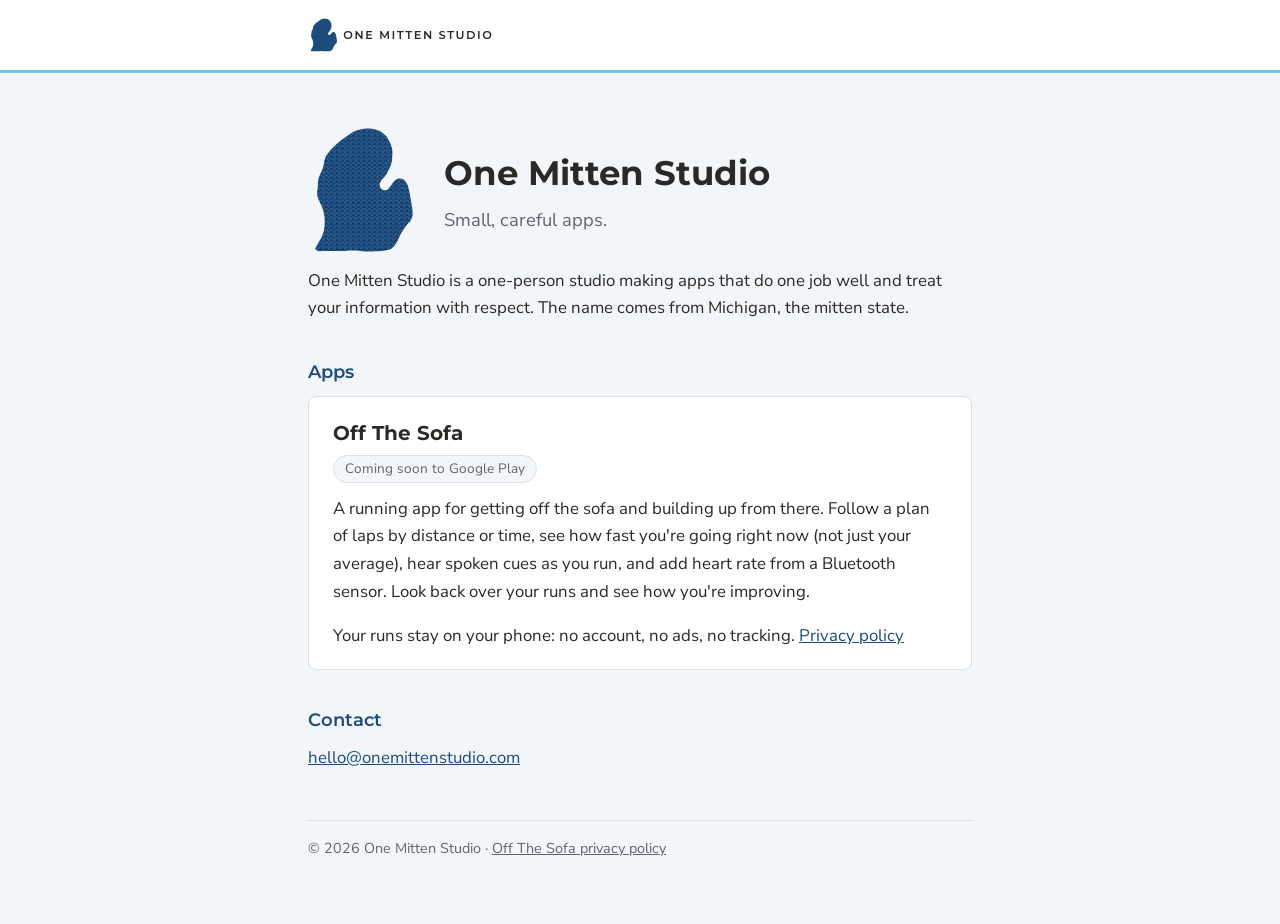
==== index.html @ caef7d54 "Home page, shared stylesheet, CNAME for onemittenstudio.com Co-Authored-By: Claude Opus 5.5 <noreply" ====
<!doctype html>
<html lang="en">
<head>
<meta charset="utf-8">
<meta name="viewport" content="width=device-width, initial-scale=1">
<title>One Mitten Studio</title>
<meta name="description" content="One Mitten Studio makes small, careful apps. First up: Off The Sofa, a running app.">
<meta property="og:title" content="One Mitten Studio">
<meta property="og:description" content="Small, careful apps. First up: Off The Sofa, a running app.">
<meta property="og:image" content="https://onemittenstudio.com/assets/social-share-1200x630.png">
<meta property="og:url" content="https://onemittenstudio.com/">
<link rel="icon" href="assets/favicon.svg" type="image/svg+xml">
<link rel="icon" href="assets/favicon.ico" sizes="48x48">
<link rel="apple-touch-icon" href="assets/apple-touch-icon.png">
<link rel="preconnect" href="https://fonts.googleapis.com">
<link rel="preconnect" href="https://fonts.gstatic.com" crossorigin>
<link rel="stylesheet" href="https://fonts.googleapis.com/css2?family=Montserrat:wght@600;700&family=Nunito+Sans:opsz,wght@6..12,400;6..12,700&display=swap">
<link rel="stylesheet" href="assets/site.css">
</head>
<body>
<header><div class="inner"><img src="assets/logo-horizontal-flat.svg" alt="One Mitten Studio"></div></header>
<main>
  <div class="hero">
    <img src="assets/mark-knit.svg" alt="">
    <div>
      <h1>One Mitten Studio</h1>
      <p>Small, careful apps.</p>
    </div>
  </div>

  <p>One Mitten Studio is a one-person studio making apps that do one job well and treat your information
    with respect. The name comes from Michigan, the mitten state.</p>

  <h2>Apps</h2>
  <div class="card">
    <h3>Off The Sofa</h3>
    <span class="badge">Coming soon to Google Play</span>
    <p>A running app for getting off the sofa and building up from there. Follow a plan of laps by distance or time,
      see how fast you're going right now (not just your average), hear spoken cues as you run, and add heart rate
      from a Bluetooth sensor. Look back over your runs and see how you're improving.</p>
    <p style="margin-bottom:0">Your runs stay on your phone: no account, no ads, no tracking.
      <a href="privacy/off-the-sofa.html">Privacy policy</a></p>
  </div>

  <h2>Contact</h2>
  <p><a href="mailto:hello@onemittenstudio.com">hello@onemittenstudio.com</a></p>

  <footer>© 2026 One Mitten Studio · <a href="privacy/off-the-sofa.html">Off The Sofa privacy policy</a></footer>
</main>
</body>
</html>
---- assets/site.css ----
/* One Mitten Studio: shared page style (colours from the brand repo). */
:root {
  --ink: #2B2926;
  --muted: #5D6670;
  --blue: #1B4C7C;
  --sky: #74C3EC;
  --paper: #FFFFFF;
  --wash: #F3F6F9;
  --rule: #D9E0E7;
}
* { box-sizing: border-box; }
body { margin: 0; background: var(--wash); color: var(--ink); font: 400 1.05rem/1.65 "Nunito Sans", "Segoe UI", system-ui, sans-serif; }
header { background: var(--paper); border-bottom: 3px solid var(--sky); }
header .inner, main { max-width: 44rem; margin: 0 auto; padding-inline: 1.25rem; }
header .inner { padding-block: 1rem; }
header img { height: 2.4rem; width: auto; display: block; }
main { padding-block: 2rem 4rem; }
h1, h2 { font-family: Montserrat, "Helvetica Neue", Arial, sans-serif; text-wrap: balance; }
h1 { font-size: clamp(1.6rem, 5vw, 2.1rem); font-weight: 700; margin: 0 0 .25rem; }
h2 { font-size: 1.15rem; font-weight: 600; margin: 2.2rem 0 .5rem; color: var(--blue); }
p, ul { margin: 0 0 1rem; max-width: 65ch; }
ul { padding-left: 1.2rem; }
li { margin-bottom: .4rem; }
.date { color: var(--muted); margin-bottom: 1.5rem; }
.summary { background: var(--paper); border: 1px solid var(--rule); border-left: 4px solid var(--sky); border-radius: 6px; padding: 1rem 1.25rem; }
.summary ul { margin: 0; }
a { color: var(--blue); }
footer { color: var(--muted); font-size: .9rem; border-top: 1px solid var(--rule); padding-top: 1rem; margin-top: 3rem; }

/* Home page */
.hero { display: flex; gap: 1.5rem; align-items: center; flex-wrap: wrap; padding-block: 1rem 0.5rem; }
.hero img { width: 7rem; height: auto; flex: none; }
.hero h1 { margin: 0; }
.hero p { margin: .25rem 0 0; color: var(--muted); font-size: 1.15rem; }
.card { background: var(--paper); border: 1px solid var(--rule); border-radius: 8px; padding: 1.25rem 1.5rem; }
.card h3 { font-family: Montserrat, "Helvetica Neue", Arial, sans-serif; font-weight: 700; font-size: 1.25rem; margin: 0 0 .25rem; }
.badge { display: inline-block; background: var(--wash); border: 1px solid var(--rule); border-radius: 999px; padding: .1rem .7rem; font-size: .85rem; color: var(--muted); margin-bottom: .75rem; }
footer a { color: var(--muted); }
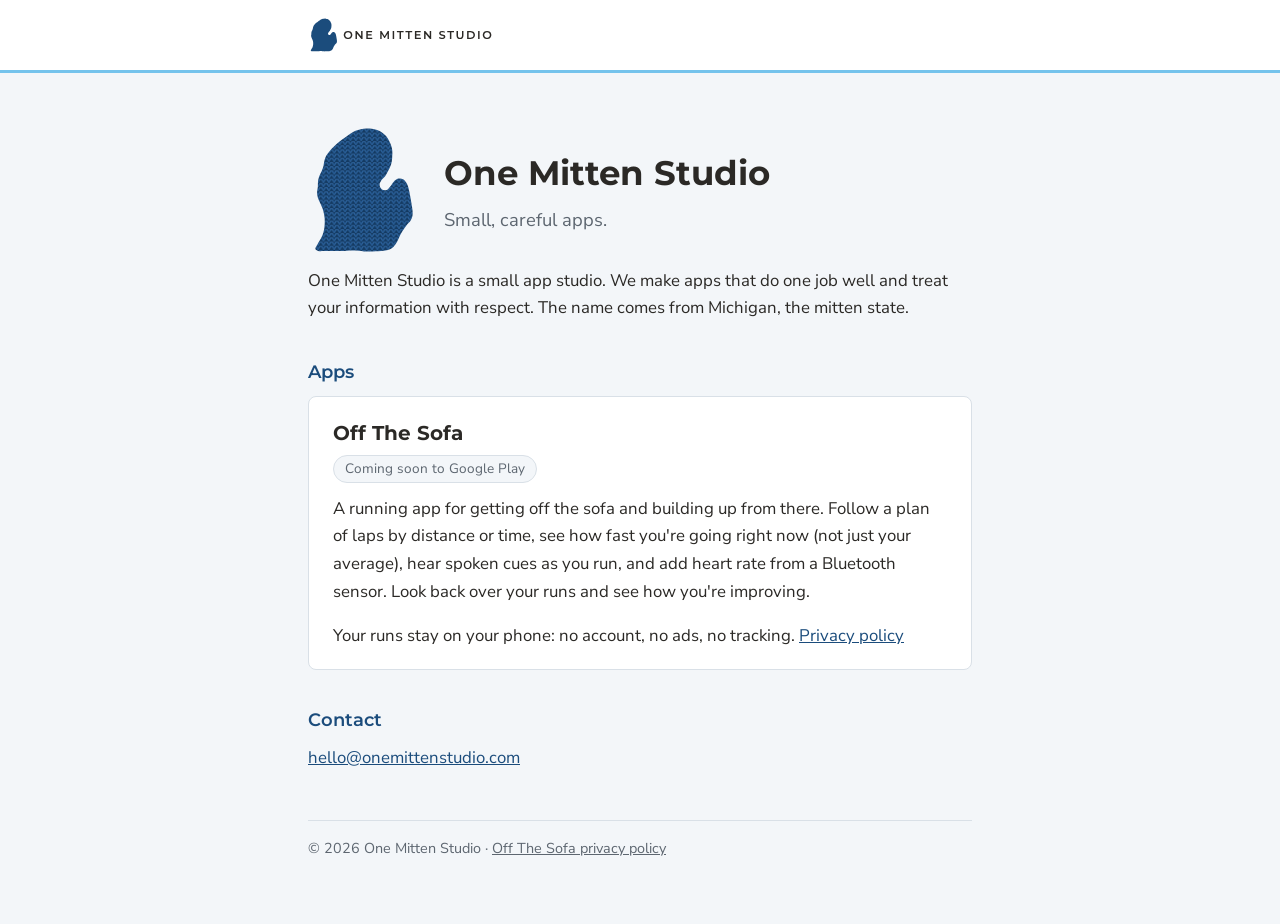
==== commit 23efbf10: "Home page: a small app studio Co-Authored-By: Claude Opus 5.5 <noreply@anthropic.com>" ====
--- a/index.html
+++ b/index.html
@@ -28,7 +28,7 @@
     </div>
   </div>
 
-  <p>One Mitten Studio is a one-person studio making apps that do one job well and treat your information
+  <p>One Mitten Studio is a small app studio. We make apps that do one job well and treat your information
     with respect. The name comes from Michigan, the mitten state.</p>
 
   <h2>Apps</h2>
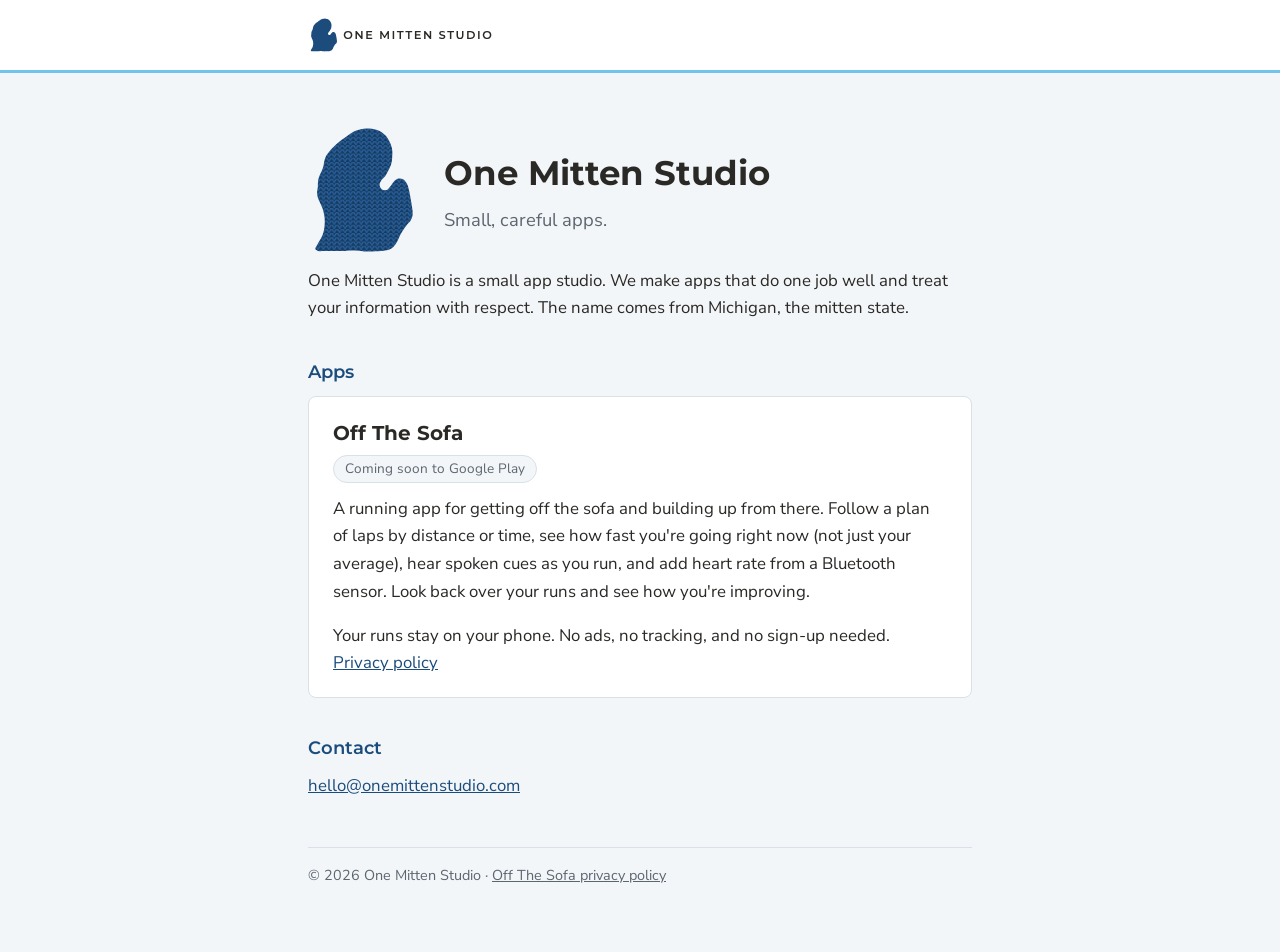
==== commit 6a07b6ab: "Keep the privacy promises true if optional accounts, plan sharing or groups come later Co-Authored-B" ====
--- a/index.html
+++ b/index.html
@@ -38,7 +38,7 @@
     <p>A running app for getting off the sofa and building up from there. Follow a plan of laps by distance or time,
       see how fast you're going right now (not just your average), hear spoken cues as you run, and add heart rate
       from a Bluetooth sensor. Look back over your runs and see how you're improving.</p>
-    <p style="margin-bottom:0">Your runs stay on your phone: no account, no ads, no tracking.
+    <p style="margin-bottom:0">Your runs stay on your phone. No ads, no tracking, and no sign-up needed.
       <a href="privacy/off-the-sofa.html">Privacy policy</a></p>
   </div>
 
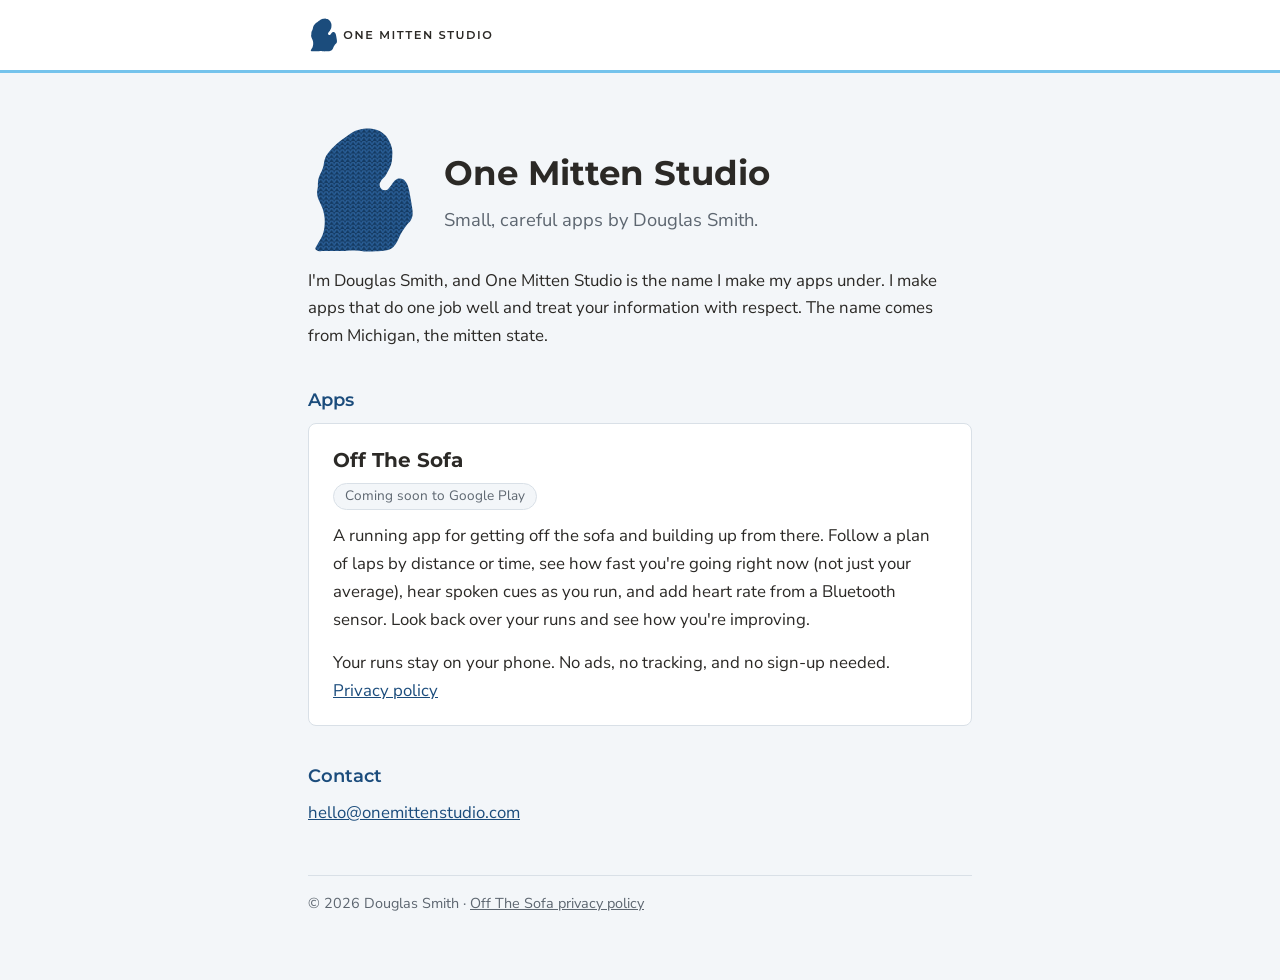
==== commit 3fb1a4c1: "Wording as a personal developer: made by Douglas Smith; the policy speaks as I Co-Authored-By: Claud" ====
--- a/index.html
+++ b/index.html
@@ -4,9 +4,9 @@
 <meta charset="utf-8">
 <meta name="viewport" content="width=device-width, initial-scale=1">
 <title>One Mitten Studio</title>
-<meta name="description" content="One Mitten Studio makes small, careful apps. First up: Off The Sofa, a running app.">
+<meta name="description" content="Small, careful apps by Douglas Smith. First up: Off The Sofa, a running app.">
 <meta property="og:title" content="One Mitten Studio">
-<meta property="og:description" content="Small, careful apps. First up: Off The Sofa, a running app.">
+<meta property="og:description" content="Small, careful apps by Douglas Smith. First up: Off The Sofa, a running app.">
 <meta property="og:image" content="https://onemittenstudio.com/assets/social-share-1200x630.png">
 <meta property="og:url" content="https://onemittenstudio.com/">
 <link rel="icon" href="assets/favicon.svg" type="image/svg+xml">
@@ -24,12 +24,12 @@
     <img src="assets/mark-knit.svg" alt="">
     <div>
       <h1>One Mitten Studio</h1>
-      <p>Small, careful apps.</p>
+      <p>Small, careful apps by Douglas Smith.</p>
     </div>
   </div>
 
-  <p>One Mitten Studio is a small app studio. We make apps that do one job well and treat your information
-    with respect. The name comes from Michigan, the mitten state.</p>
+  <p>I'm Douglas Smith, and One Mitten Studio is the name I make my apps under. I make apps that do one job well
+    and treat your information with respect. The name comes from Michigan, the mitten state.</p>
 
   <h2>Apps</h2>
   <div class="card">
@@ -45,7 +45,7 @@
   <h2>Contact</h2>
   <p><a href="mailto:hello@onemittenstudio.com">hello@onemittenstudio.com</a></p>
 
-  <footer>© 2026 One Mitten Studio · <a href="privacy/off-the-sofa.html">Off The Sofa privacy policy</a></footer>
+  <footer>© 2026 Douglas Smith · <a href="privacy/off-the-sofa.html">Off The Sofa privacy policy</a></footer>
 </main>
 </body>
 </html>
